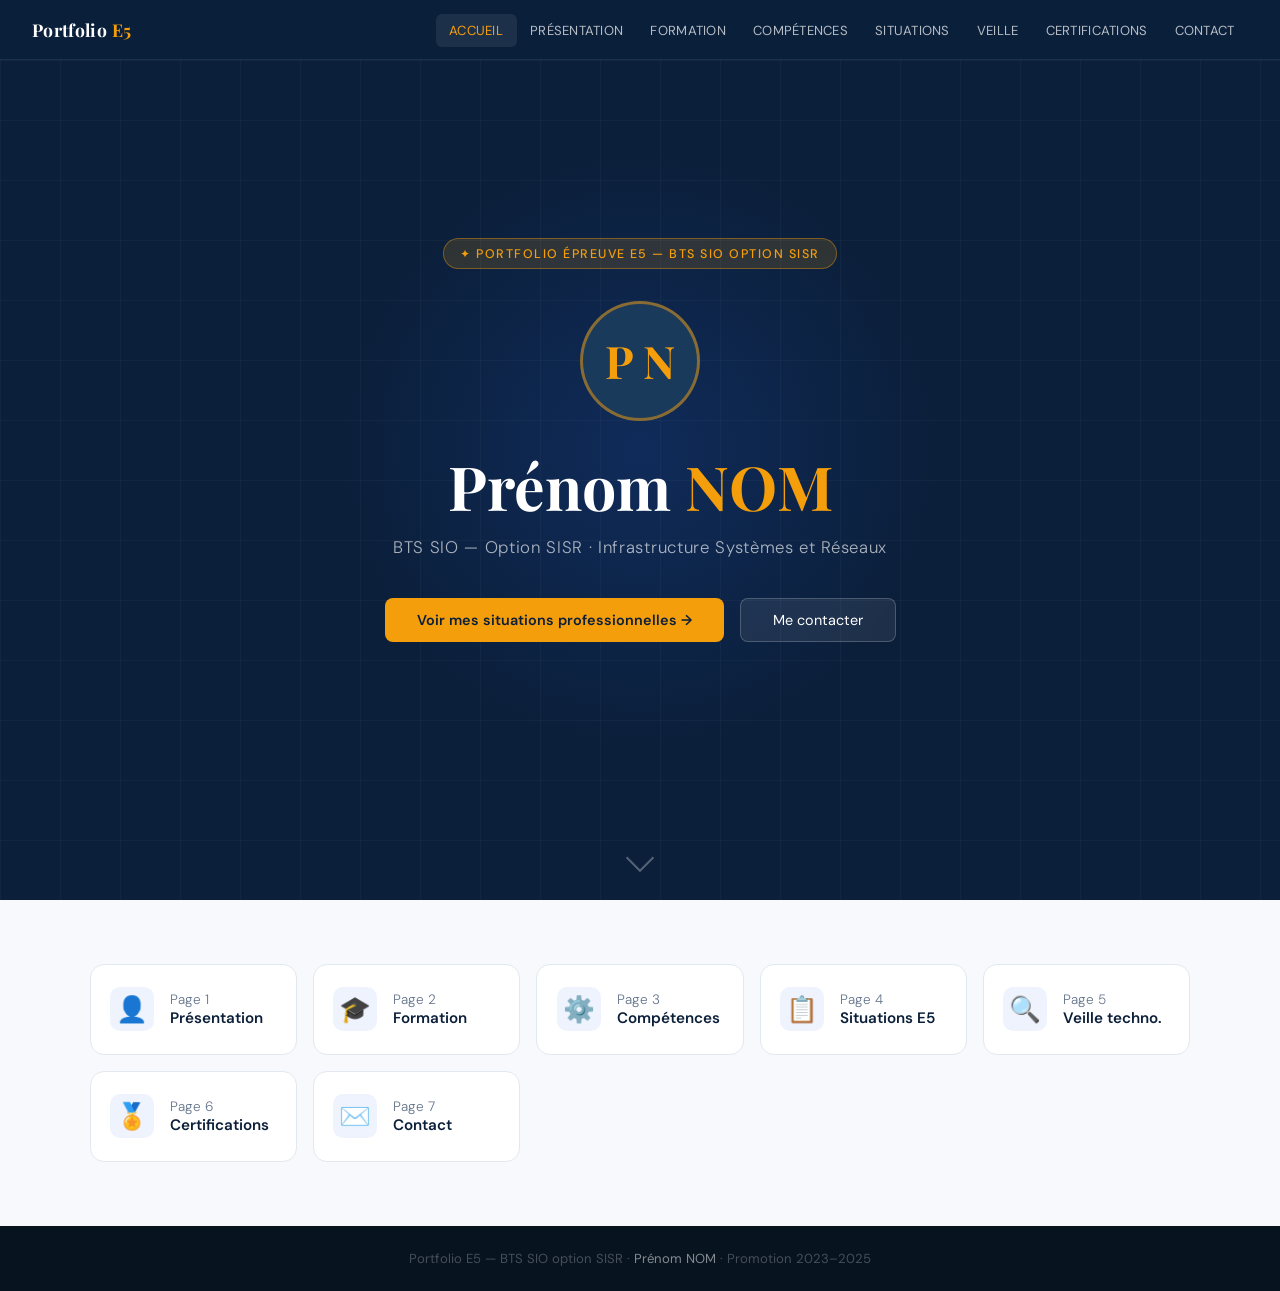
==== index.html @ 8ff5ada4 "Premier commit du portfolio BTS SIO" ====
<!DOCTYPE html>
<html lang="fr">
<head>
<meta charset="UTF-8">
<meta name="viewport" content="width=device-width, initial-scale=1.0">
<title>Accueil — Portfolio E5 BTS SIO SISR</title>
<link href="https://fonts.googleapis.com/css2?family=Playfair+Display:wght@400;700&family=DM+Sans:wght@300;400;500;600&display=swap" rel="stylesheet">
<link rel="stylesheet" href="css/style.css">
<style>
  /* HERO */
  #accueil {
    min-height: 100vh;
    background: var(--navy);
    display: flex;
    align-items: center;
    justify-content: center;
    position: relative;
    overflow: hidden;
    padding-top: 60px;
  }
  .hero-grid {
    position: absolute; inset: 0;
    background-image:
      linear-gradient(rgba(255,255,255,0.03) 1px, transparent 1px),
      linear-gradient(90deg, rgba(255,255,255,0.03) 1px, transparent 1px);
    background-size: 60px 60px;
  }
  .hero-glow {
    position: absolute;
    width: 600px; height: 600px;
    border-radius: 50%;
    background: radial-gradient(circle, rgba(37,99,235,0.18) 0%, transparent 70%);
    top: 50%; left: 50%;
    transform: translate(-50%, -50%);
  }
  .hero-content {
    position: relative; z-index: 2;
    text-align: center;
    padding: 2rem;
    max-width: 780px;
  }
  .hero-badge {
    display: inline-flex;
    align-items: center;
    gap: 8px;
    background: rgba(245,158,11,0.15);
    border: 1px solid rgba(245,158,11,0.4);
    color: var(--accent);
    font-size: 0.78rem;
    font-weight: 500;
    letter-spacing: 0.12em;
    text-transform: uppercase;
    padding: 0.4rem 1rem;
    border-radius: 100px;
    margin-bottom: 2rem;
    animation: fadeUp 0.6s ease both;
  }
  .hero-avatar {
    width: 120px; height: 120px;
    border-radius: 50%;
    border: 3px solid rgba(245,158,11,0.5);
    margin: 0 auto 2rem;
    background: var(--navy-mid);
    display: flex;
    align-items: center;
    justify-content: center;
    font-family: 'Playfair Display', serif;
    font-size: 2.8rem;
    color: var(--accent);
    font-weight: 700;
    animation: fadeUp 0.6s 0.1s ease both;
    overflow: hidden;
  }
  .hero-avatar img { width:100%; height:100%; object-fit:cover; display:none; }
  .hero-name {
    font-family: 'Playfair Display', serif;
    font-size: clamp(2.2rem, 5vw, 3.8rem);
    font-weight: 700;
    color: var(--white);
    line-height: 1.1;
    margin-bottom: 1rem;
    animation: fadeUp 0.6s 0.15s ease both;
  }
  .hero-name span { color: var(--accent); }
  .hero-title {
    font-size: 1.05rem;
    color: rgba(255,255,255,0.65);
    font-weight: 300;
    letter-spacing: 0.04em;
    margin-bottom: 2.5rem;
    animation: fadeUp 0.6s 0.2s ease both;
  }
  .hero-ctas {
    display: flex;
    gap: 1rem;
    justify-content: center;
    flex-wrap: wrap;
    animation: fadeUp 0.6s 0.3s ease both;
  }
  .hero-scroll {
    position: absolute;
    bottom: 2rem; left: 50%;
    transform: translateX(-50%);
    display: flex;
    flex-direction: column;
    align-items: center;
    gap: 6px;
    color: rgba(255,255,255,0.35);
    font-size: 0.75rem;
    letter-spacing: 0.1em;
    text-transform: uppercase;
    animation: float 2s ease-in-out infinite;
  }
  .scroll-arrow {
    width: 20px; height: 20px;
    border-right: 2px solid rgba(255,255,255,0.3);
    border-bottom: 2px solid rgba(255,255,255,0.3);
    transform: rotate(45deg);
  }

  /* CARDS DE NAVIGATION RAPIDE */
  .quick-nav {
    padding: 4rem 2rem;
    background: var(--section-bg);
  }
  .quick-grid {
    display: grid;
    grid-template-columns: repeat(auto-fill, minmax(200px, 1fr));
    gap: 1rem;
    max-width: 1100px;
    margin: 0 auto;
  }
  .quick-card {
    background: var(--card-bg);
    border: 1px solid var(--gray-200);
    border-radius: 14px;
    padding: 1.4rem 1.2rem;
    text-decoration: none;
    display: flex;
    align-items: center;
    gap: 1rem;
    transition: transform 0.2s, box-shadow 0.2s, border-color 0.2s;
  }
  .quick-card:hover {
    transform: translateY(-3px);
    box-shadow: 0 8px 24px rgba(0,0,0,0.08);
    border-color: var(--blue);
  }
  .quick-card-icon {
    font-size: 1.6rem;
    width: 44px; height: 44px;
    display: flex; align-items: center; justify-content: center;
    background: rgba(37,99,235,0.08);
    border-radius: 10px;
    flex-shrink: 0;
  }
  .quick-card-label { font-size: 0.85rem; font-weight: 300; color: var(--text-muted); }
  .quick-card-title { font-size: 0.95rem; font-weight: 600; color: var(--navy); }

  @keyframes fadeUp {
    from { opacity: 0; transform: translateY(20px); }
    to { opacity: 1; transform: translateY(0); }
  }
  @keyframes float {
    0%, 100% { transform: translateX(-50%) translateY(0); }
    50% { transform: translateX(-50%) translateY(-6px); }
  }
  @media (max-width: 768px) {
    .hero-ctas { flex-direction: column; align-items: center; }
  }
</style>
</head>
<body>

<nav>
  <a href="index.html" class="nav-logo">Portfolio <span>E5</span></a>
  <ul class="nav-links" id="navLinks">
    <li><a href="index.html">Accueil</a></li>
    <li><a href="presentation.html">Présentation</a></li>
    <li><a href="formation.html">Formation</a></li>
    <li><a href="competences.html">Compétences</a></li>
    <li><a href="situations.html">Situations</a></li>
    <li><a href="veille.html">Veille</a></li>
    <li><a href="certifications.html">Certifications</a></li>
    <li><a href="contact.html">Contact</a></li>
  </ul>
  <button class="hamburger" id="hamburger" aria-label="Menu">
    <span></span><span></span><span></span>
  </button>
</nav>

<section id="accueil">
  <div class="hero-grid"></div>
  <div class="hero-glow"></div>
  <div class="hero-content">
    <div class="hero-badge">✦ Portfolio Épreuve E5 — BTS SIO option SISR</div>
    <!-- Remplace "P N" par tes initiales. Pour une photo : retire display:none sur l'img et renseigne src= -->
    <div class="hero-avatar">
      <img src="" alt="Photo" style="display:none">
      <span>P N</span>
    </div>
    <!-- Modifie ton prénom et ton nom -->
    <h1 class="hero-name">Prénom <span>NOM</span></h1>
    <!-- Modifie ta spécialité -->
    <p class="hero-title">BTS SIO — Option SISR · Infrastructure Systèmes et Réseaux</p>
    <div class="hero-ctas">
      <a href="situations.html" class="btn-primary">Voir mes situations professionnelles →</a>
      <a href="contact.html" class="btn-secondary">Me contacter</a>
    </div>
  </div>
  <div class="hero-scroll"><div class="scroll-arrow"></div></div>
</section>

<!-- NAVIGATION RAPIDE -->
<section class="quick-nav">
  <div class="quick-grid">
    <a href="presentation.html" class="quick-card">
      <div class="quick-card-icon">👤</div>
      <div>
        <div class="quick-card-label">Page 1</div>
        <div class="quick-card-title">Présentation</div>
      </div>
    </a>
    <a href="formation.html" class="quick-card">
      <div class="quick-card-icon">🎓</div>
      <div>
        <div class="quick-card-label">Page 2</div>
        <div class="quick-card-title">Formation</div>
      </div>
    </a>
    <a href="competences.html" class="quick-card">
      <div class="quick-card-icon">⚙️</div>
      <div>
        <div class="quick-card-label">Page 3</div>
        <div class="quick-card-title">Compétences</div>
      </div>
    </a>
    <a href="situations.html" class="quick-card">
      <div class="quick-card-icon">📋</div>
      <div>
        <div class="quick-card-label">Page 4</div>
        <div class="quick-card-title">Situations E5</div>
      </div>
    </a>
    <a href="veille.html" class="quick-card">
      <div class="quick-card-icon">🔍</div>
      <div>
        <div class="quick-card-label">Page 5</div>
        <div class="quick-card-title">Veille techno.</div>
      </div>
    </a>
    <a href="certifications.html" class="quick-card">
      <div class="quick-card-icon">🏅</div>
      <div>
        <div class="quick-card-label">Page 6</div>
        <div class="quick-card-title">Certifications</div>
      </div>
    </a>
    <a href="contact.html" class="quick-card">
      <div class="quick-card-icon">✉️</div>
      <div>
        <div class="quick-card-label">Page 7</div>
        <div class="quick-card-title">Contact</div>
      </div>
    </a>
  </div>
</section>

<footer>
  <p>Portfolio E5 — BTS SIO option SISR · <span>Prénom NOM</span> · Promotion 2023–2025</p>
</footer>

<script src="js/main.js"></script>
</body>
</html>
---- css/style.css ----
/* ===== VARIABLES ===== */
:root {
  --navy: #0B1F3A;
  --navy-mid: #1A3A5C;
  --blue: #2563EB;
  --blue-light: #3B82F6;
  --accent: #F59E0B;
  --white: #FFFFFF;
  --off-white: #F8F9FC;
  --gray-100: #F1F5F9;
  --gray-200: #E2E8F0;
  --gray-400: #94A3B8;
  --gray-600: #475569;
  --gray-800: #1E293B;
  --text: #1E293B;
  --text-muted: #64748B;
  --card-bg: #FFFFFF;
  --section-bg: #F8F9FC;
}

* { margin: 0; padding: 0; box-sizing: border-box; }
html { scroll-behavior: smooth; }
body {
  font-family: 'DM Sans', sans-serif;
  color: var(--text);
  background: var(--white);
  overflow-x: hidden;
}

/* ===== NAVIGATION ===== */
nav {
  position: fixed;
  top: 0; left: 0; right: 0;
  z-index: 1000;
  background: rgba(11,31,58,0.97);
  backdrop-filter: blur(8px);
  padding: 0 2rem;
  height: 60px;
  display: flex;
  align-items: center;
  justify-content: space-between;
  border-bottom: 1px solid rgba(255,255,255,0.08);
}
.nav-logo {
  font-family: 'Playfair Display', serif;
  color: var(--white);
  font-size: 1.1rem;
  font-weight: 700;
  letter-spacing: 0.02em;
  text-decoration: none;
}
.nav-logo span { color: var(--accent); }
.nav-links {
  display: flex;
  gap: 0;
  list-style: none;
}
.nav-links a {
  color: rgba(255,255,255,0.7);
  text-decoration: none;
  font-size: 0.82rem;
  font-weight: 400;
  padding: 0.5rem 0.85rem;
  border-radius: 6px;
  transition: all 0.2s;
  letter-spacing: 0.02em;
  text-transform: uppercase;
}
.nav-links a:hover,
.nav-links a.active { color: var(--white); background: rgba(255,255,255,0.08); }
.nav-links a.active { color: var(--accent); }
.hamburger {
  display: none;
  flex-direction: column;
  gap: 5px;
  cursor: pointer;
  padding: 4px;
  background: none;
  border: none;
}
.hamburger span {
  display: block;
  width: 22px;
  height: 2px;
  background: var(--white);
  border-radius: 2px;
  transition: 0.3s;
}

/* ===== LAYOUT ===== */
section {
  padding: 5rem 2rem;
  scroll-margin-top: 60px;
}
.section-alt { background: var(--section-bg); }
.container { max-width: 1100px; margin: 0 auto; }
.section-header { text-align: center; margin-bottom: 3.5rem; }
.section-tag {
  display: inline-block;
  background: rgba(37,99,235,0.08);
  color: var(--blue);
  font-size: 0.75rem;
  font-weight: 600;
  letter-spacing: 0.12em;
  text-transform: uppercase;
  padding: 0.3rem 0.9rem;
  border-radius: 100px;
  margin-bottom: 0.9rem;
  border: 1px solid rgba(37,99,235,0.2);
}
.section-title {
  font-family: 'Playfair Display', serif;
  font-size: clamp(1.8rem, 3.5vw, 2.6rem);
  font-weight: 700;
  color: var(--navy);
  line-height: 1.2;
  margin-bottom: 0.75rem;
}
.section-sub {
  color: var(--text-muted);
  font-size: 1rem;
  font-weight: 300;
  max-width: 520px;
  margin: 0 auto;
  line-height: 1.7;
}
.divider {
  width: 48px;
  height: 3px;
  background: var(--accent);
  border-radius: 2px;
  margin: 1.2rem auto 0;
}

/* ===== BOUTONS ===== */
.btn-primary {
  background: var(--accent);
  color: var(--navy);
  padding: 0.75rem 2rem;
  border-radius: 8px;
  font-weight: 600;
  font-size: 0.9rem;
  text-decoration: none;
  transition: all 0.2s;
  border: none;
  cursor: pointer;
  display: inline-flex;
  align-items: center;
  gap: 8px;
  font-family: 'DM Sans', sans-serif;
}
.btn-primary:hover { background: #E08E00; transform: translateY(-1px); }
.btn-secondary {
  background: rgba(255,255,255,0.08);
  color: var(--white);
  padding: 0.75rem 2rem;
  border-radius: 8px;
  font-weight: 400;
  font-size: 0.9rem;
  text-decoration: none;
  transition: all 0.2s;
  border: 1px solid rgba(255,255,255,0.2);
}
.btn-secondary:hover { background: rgba(255,255,255,0.14); transform: translateY(-1px); }

/* ===== BADGES ===== */
.badge {
  display: inline-block;
  padding: 0.2rem 0.6rem;
  border-radius: 6px;
  font-size: 0.75rem;
  font-weight: 600;
}
.badge.blue { background: rgba(37,99,235,0.1); color: var(--blue); }
.badge.amber { background: rgba(245,158,11,0.12); color: #B45309; }
.badge.green { background: rgba(16,185,129,0.1); color: #065F46; }

/* ===== FADE IN ===== */
.fade-in {
  opacity: 0;
  transform: translateY(24px);
  transition: opacity 0.6s ease, transform 0.6s ease;
}
.fade-in.visible { opacity: 1; transform: translateY(0); }

/* ===== FOOTER ===== */
footer {
  background: #07131F;
  text-align: center;
  padding: 1.5rem;
  font-size: 0.82rem;
  color: rgba(255,255,255,0.25);
}
footer span { color: rgba(255,255,255,0.5); }

/* ===== RESPONSIVE ===== */
@media (max-width: 768px) {
  .nav-links { display: none; }
  .nav-links.open {
    display: flex;
    flex-direction: column;
    position: absolute;
    top: 60px; left: 0; right: 0;
    background: rgba(11,31,58,0.98);
    padding: 1rem;
    border-bottom: 1px solid rgba(255,255,255,0.1);
  }
  .hamburger { display: flex; }
  section { padding: 3.5rem 1.2rem; }
}
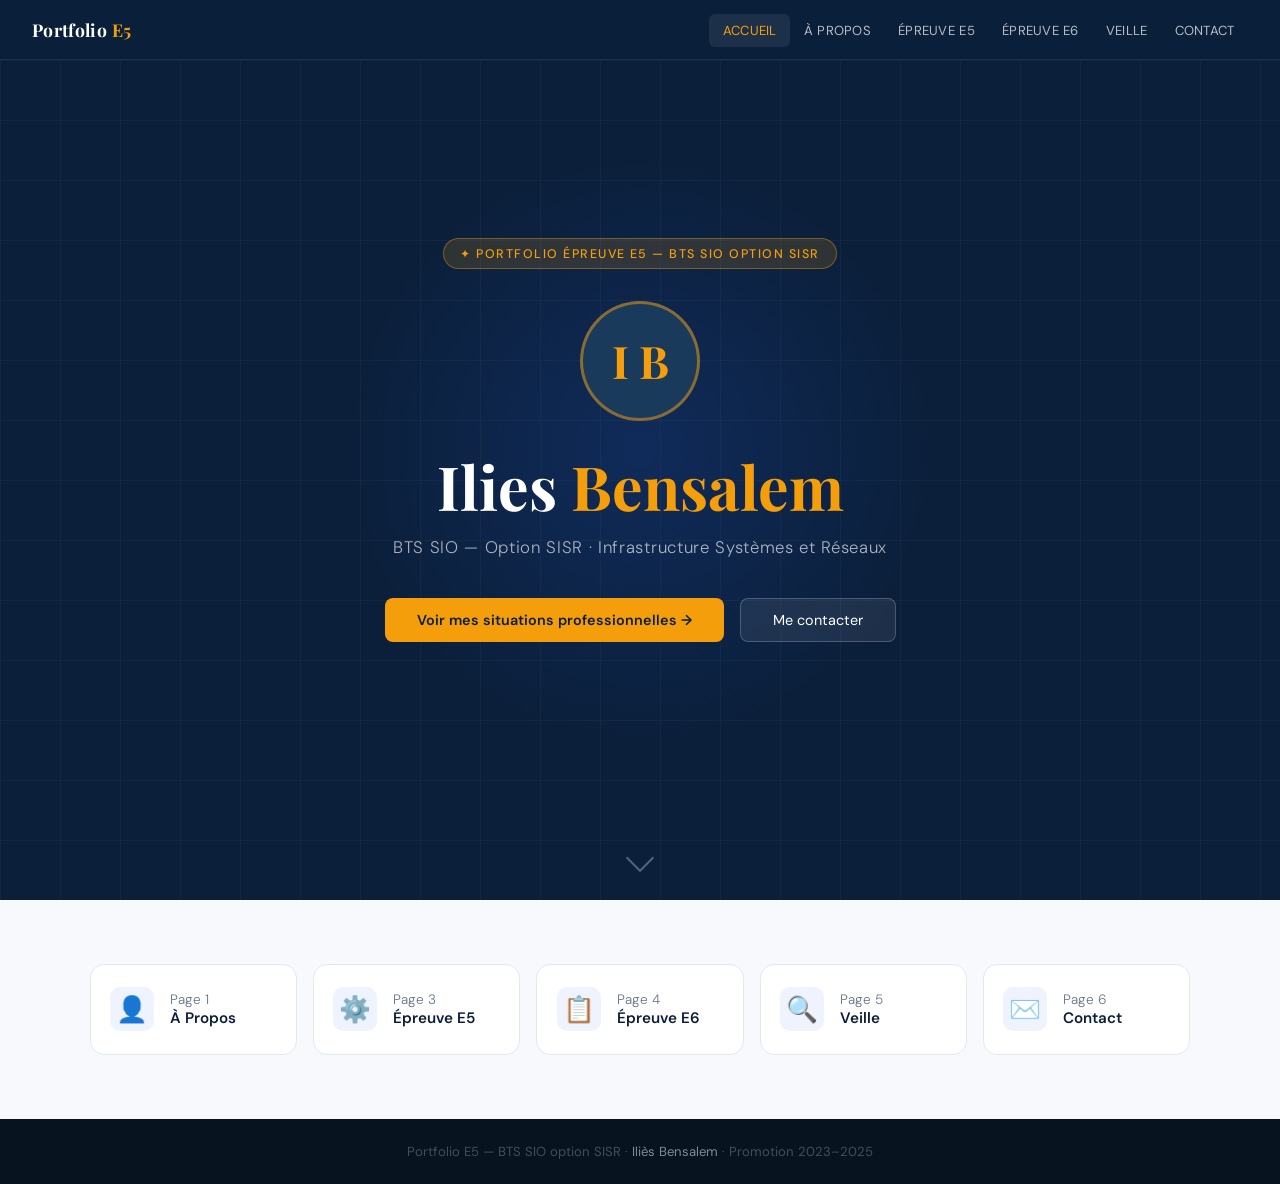
==== commit 644615d9: "Mise à jour" ====
--- a/index.html
+++ b/index.html
@@ -176,12 +176,10 @@
   <a href="index.html" class="nav-logo">Portfolio <span>E5</span></a>
   <ul class="nav-links" id="navLinks">
     <li><a href="index.html">Accueil</a></li>
-    <li><a href="presentation.html">Présentation</a></li>
-    <li><a href="formation.html">Formation</a></li>
-    <li><a href="competences.html">Compétences</a></li>
-    <li><a href="situations.html">Situations</a></li>
+    <li><a href="presentation.html">À Propos</a></li>
+    <li><a href="competences.html">Épreuve E5</a></li>
+    <li><a href="situations.html">Épreuve E6</a></li>
     <li><a href="veille.html">Veille</a></li>
-    <li><a href="certifications.html">Certifications</a></li>
     <li><a href="contact.html">Contact</a></li>
   </ul>
   <button class="hamburger" id="hamburger" aria-label="Menu">
@@ -194,13 +192,13 @@
   <div class="hero-glow"></div>
   <div class="hero-content">
     <div class="hero-badge">✦ Portfolio Épreuve E5 — BTS SIO option SISR</div>
-    <!-- Remplace "P N" par tes initiales. Pour une photo : retire display:none sur l'img et renseigne src= -->
+    <!-- Remplace "I B" par tes initiales. Pour une photo : retire display:none sur l'img et renseigne src= -->
     <div class="hero-avatar">
       <img src="" alt="Photo" style="display:none">
-      <span>P N</span>
+      <span>I B</span>
     </div>
     <!-- Modifie ton prénom et ton nom -->
-    <h1 class="hero-name">Prénom <span>NOM</span></h1>
+    <h1 class="hero-name">Ilies <span>Bensalem</span></h1>
     <!-- Modifie ta spécialité -->
     <p class="hero-title">BTS SIO — Option SISR · Infrastructure Systèmes et Réseaux</p>
     <div class="hero-ctas">
@@ -218,48 +216,34 @@
       <div class="quick-card-icon">👤</div>
       <div>
         <div class="quick-card-label">Page 1</div>
-        <div class="quick-card-title">Présentation</div>
-      </div>
-    </a>
-    <a href="formation.html" class="quick-card">
-      <div class="quick-card-icon">🎓</div>
-      <div>
-        <div class="quick-card-label">Page 2</div>
-        <div class="quick-card-title">Formation</div>
+        <div class="quick-card-title">À Propos</div>
       </div>
     </a>
     <a href="competences.html" class="quick-card">
       <div class="quick-card-icon">⚙️</div>
       <div>
         <div class="quick-card-label">Page 3</div>
-        <div class="quick-card-title">Compétences</div>
+        <div class="quick-card-title">Épreuve E5</div>
       </div>
     </a>
     <a href="situations.html" class="quick-card">
       <div class="quick-card-icon">📋</div>
       <div>
         <div class="quick-card-label">Page 4</div>
-        <div class="quick-card-title">Situations E5</div>
+        <div class="quick-card-title">Épreuve E6</div>
       </div>
     </a>
     <a href="veille.html" class="quick-card">
       <div class="quick-card-icon">🔍</div>
       <div>
         <div class="quick-card-label">Page 5</div>
-        <div class="quick-card-title">Veille techno.</div>
-      </div>
-    </a>
-    <a href="certifications.html" class="quick-card">
-      <div class="quick-card-icon">🏅</div>
-      <div>
-        <div class="quick-card-label">Page 6</div>
-        <div class="quick-card-title">Certifications</div>
+        <div class="quick-card-title">Veille</div>
       </div>
     </a>
     <a href="contact.html" class="quick-card">
       <div class="quick-card-icon">✉️</div>
       <div>
-        <div class="quick-card-label">Page 7</div>
+        <div class="quick-card-label">Page 6</div>
         <div class="quick-card-title">Contact</div>
       </div>
     </a>
@@ -267,7 +251,7 @@
 </section>
 
 <footer>
-  <p>Portfolio E5 — BTS SIO option SISR · <span>Prénom NOM</span> · Promotion 2023–2025</p>
+  <p>Portfolio E5 — BTS SIO option SISR · <span>Iliès Bensalem</span> · Promotion 2023–2025</p>
 </footer>
 
 <script src="js/main.js"></script>
